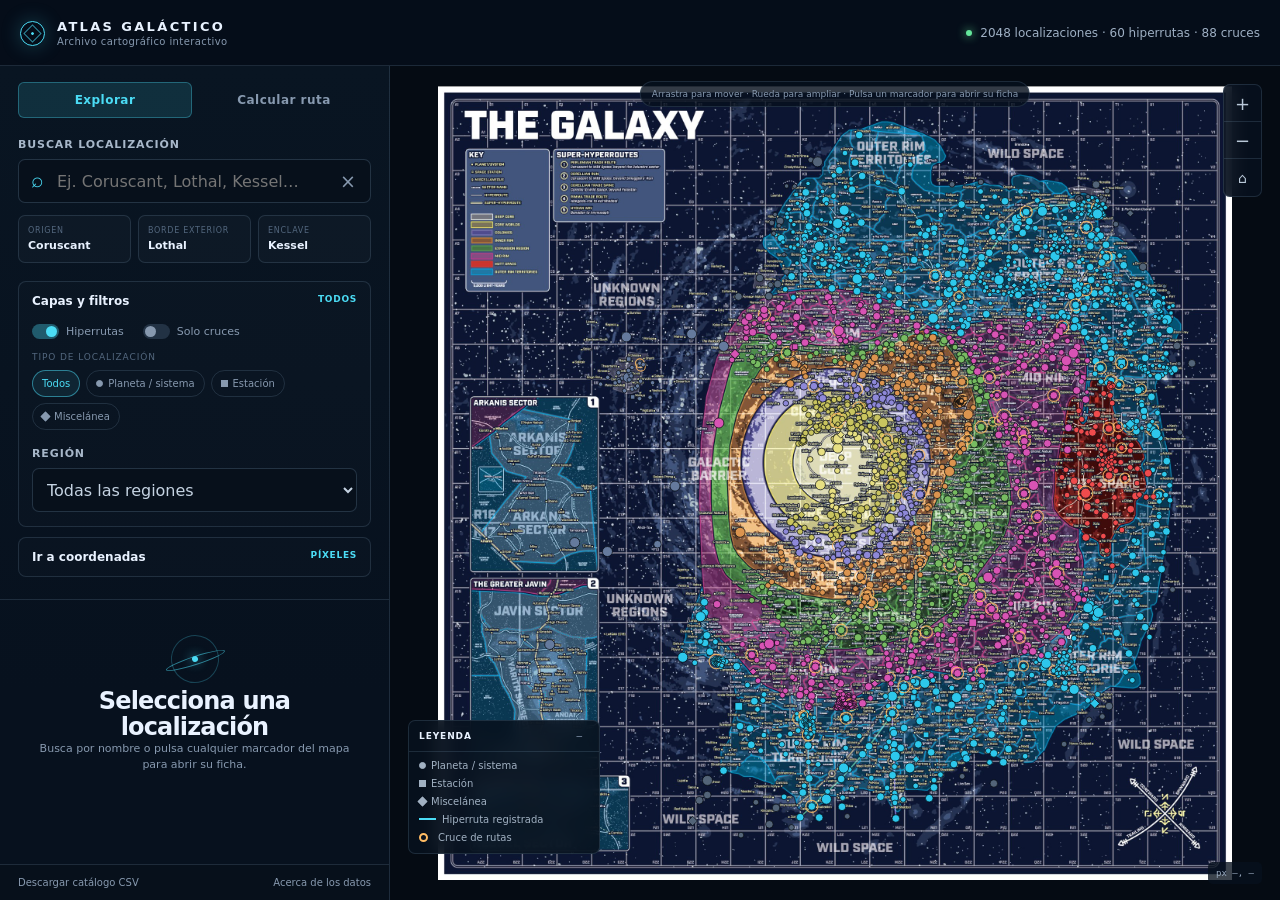
==== index.html @ af98f0f3 "subida inicial Primera versión" ====
<!doctype html>
<html lang="es">
<head>
  <meta charset="utf-8">
  <meta name="viewport" content="width=device-width, initial-scale=1">
  <meta name="theme-color" content="#07111f">
  <title>Atlas galáctico interactivo</title>
  <link rel="stylesheet" href="./styles.css">
</head>
<body>
  <div class="app-shell">
    <header class="topbar">
      <div class="brand" aria-label="Atlas galáctico">
        <span class="brand-mark" aria-hidden="true"></span>
        <div><strong>ATLAS GALÁCTICO</strong><span>Archivo cartográfico interactivo</span></div>
      </div>
      <div class="catalog-status" id="catalogStatus"><span class="status-dot"></span>Cargando catálogo…</div>
      <button class="mobile-panel-button" id="mobilePanelButton" type="button" aria-label="Abrir panel">☰</button>
    </header>

    <aside class="sidebar" id="sidebar">
      <div class="sidebar-scroll">
        <section class="mode-switch" aria-label="Modo de uso">
          <button class="mode-button active" data-mode="explore" type="button">Explorar</button>
          <button class="mode-button" data-mode="route" type="button">Calcular ruta</button>
        </section>

        <section class="panel-section" id="explorePanel">
          <label class="field-label" for="planetSearch">Buscar localización</label>
          <div class="search-wrap">
            <span class="search-icon" aria-hidden="true">⌕</span>
            <input id="planetSearch" autocomplete="off" placeholder="Ej. Coruscant, Lothal, Kessel…">
            <button class="clear-search" id="clearSearch" type="button" aria-label="Limpiar búsqueda">×</button>
            <div class="suggestions" id="searchSuggestions" role="listbox"></div>
          </div>

          <div class="quick-grid">
            <button class="quick-card" data-planet="Coruscant" type="button"><span>Origen</span><strong>Coruscant</strong></button>
            <button class="quick-card" data-planet="Lothal" type="button"><span>Borde Exterior</span><strong>Lothal</strong></button>
            <button class="quick-card" data-planet="Kessel" type="button"><span>Enclave</span><strong>Kessel</strong></button>
          </div>

          <details class="filter-box" open>
            <summary>Capas y filtros <span id="filterCount">Todos</span></summary>
            <div class="filter-content">
              <div class="toggle-row">
                <label class="toggle"><input id="showRoutes" type="checkbox" checked><span></span>Hiperrutas</label>
                <label class="toggle"><input id="crossingsOnly" type="checkbox"><span></span>Solo cruces</label>
              </div>
              <p class="mini-label">Tipo de localización</p>
              <div class="chip-row" id="typeFilters">
                <button class="filter-chip active" data-type="all" type="button">Todos</button>
                <button class="filter-chip" data-type="planet" type="button"><i class="shape shape-circle"></i>Planeta / sistema</button>
                <button class="filter-chip" data-type="station" type="button"><i class="shape shape-square"></i>Estación</button>
                <button class="filter-chip" data-type="misc" type="button"><i class="shape shape-diamond"></i>Miscelánea</button>
              </div>
              <label class="field-label compact" for="regionFilter">Región</label>
              <select id="regionFilter"><option value="all">Todas las regiones</option></select>
            </div>
          </details>

          <details class="coordinate-box">
            <summary>Ir a coordenadas <span>píxeles</span></summary>
            <div class="coordinate-fields">
              <label>X <input id="coordX" type="number" min="0" max="2048" placeholder="1030"></label>
              <label>Y <input id="coordY" type="number" min="0" max="2048" placeholder="863"></label>
              <button id="goCoords" type="button">Centrar</button>
            </div>
          </details>
        </section>

        <section class="panel-section hidden" id="routePanel">
          <div class="route-heading"><span>TRAZADOR DE HIPERRUTAS</span><h2>Planifica un trayecto</h2><p>Prioriza corredores cartografiados y señala por separado los enlaces locales necesarios.</p></div>
          <label class="field-label" for="routeFrom">Origen</label>
          <div class="search-wrap route-search">
            <span class="route-marker from">A</span>
            <input id="routeFrom" autocomplete="off" placeholder="Planeta de salida">
            <div class="suggestions" id="fromSuggestions" role="listbox"></div>
          </div>
          <button class="swap-button" id="swapRoute" type="button" aria-label="Intercambiar origen y destino">⇅</button>
          <label class="field-label" for="routeTo">Destino</label>
          <div class="search-wrap route-search">
            <span class="route-marker to">B</span>
            <input id="routeTo" autocomplete="off" placeholder="Planeta de destino">
            <div class="suggestions" id="toSuggestions" role="listbox"></div>
          </div>
          <button class="primary-button" id="calculateRoute" type="button">Calcular ruta</button>
          <div class="route-result hidden" id="routeResult"></div>
        </section>

        <section class="detail-card empty" id="detailCard" aria-live="polite">
          <div class="empty-state">
            <div class="orbit-icon" aria-hidden="true"><span></span></div>
            <h2>Selecciona una localización</h2>
            <p>Busca por nombre o pulsa cualquier marcador del mapa para abrir su ficha.</p>
          </div>
        </section>
      </div>
      <footer class="sidebar-footer">
        <a href="./data/galactic-locations.csv" download>Descargar catálogo CSV</a>
        <button id="aboutButton" type="button">Acerca de los datos</button>
      </footer>
    </aside>

    <main class="map-stage" id="mapStage">
      <canvas id="galaxyCanvas" aria-label="Mapa galáctico interactivo"></canvas>
      <div class="map-tools" aria-label="Controles del mapa">
        <button id="zoomIn" type="button" aria-label="Acercar">+</button>
        <button id="zoomOut" type="button" aria-label="Alejar">−</button>
        <button id="fitMap" type="button" aria-label="Ver mapa completo">⌂</button>
      </div>
      <div class="legend" id="legend">
        <div class="legend-head"><strong>LEYENDA</strong><button id="legendToggle" type="button" aria-label="Ocultar leyenda">−</button></div>
        <div class="legend-body">
          <div><i class="shape shape-circle"></i>Planeta / sistema</div>
          <div><i class="shape shape-square"></i>Estación</div>
          <div><i class="shape shape-diamond"></i>Miscelánea</div>
          <div><i class="route-line"></i>Hiperruta registrada</div>
          <div><i class="crossing-symbol"></i>Cruce de rutas</div>
        </div>
      </div>
      <div class="coordinate-readout" id="coordinateReadout">px —, —</div>
      <div class="map-tooltip" id="mapTooltip" role="tooltip"></div>
      <div class="map-hint" id="mapHint">Arrastra para mover · Rueda para ampliar · Pulsa un marcador para abrir su ficha</div>
    </main>
  </div>

  <dialog id="aboutDialog">
    <button class="dialog-close" id="closeAbout" type="button" aria-label="Cerrar">×</button>
    <span class="eyebrow">FUENTES Y ALCANCE</span>
    <h2>Sobre este prototipo</h2>
    <p>La imagen base y sus coordenadas se mantienen en un lienzo de 2048 × 2048 píxeles con origen en la esquina superior izquierda.</p>
    <p>El catálogo cartográfico procede del conjunto de datos asociado al mapa de referencia. Las hiperrutas enlazan sus paradas en el orden registrado. Cuando dos redes no comparten parada, el planificador utiliza una transferencia local claramente identificada y penalizada.</p>
    <p>La distinción entre planetas, estaciones y elementos misceláneos se deriva del nombre del elemento, porque el conjunto de origen no incluye esa clasificación explícita. Las consultas de Wookieepedia se muestran dentro del propio visor.</p>
    <p>Fuente de datos: Wason1797/StarWarsMap.</p>
    <div class="dialog-actions">
      <a href="./data/galactic-locations.csv" download>Descargar CSV</a>
    </div>
  </dialog>

  <dialog id="wikiDialog" class="wiki-dialog">
    <button class="dialog-close" id="closeWiki" type="button" aria-label="Cerrar">×</button>
    <div id="wikiModalContent" class="wiki-modal-content" aria-live="polite"></div>
  </dialog>

  <div class="toast" id="toast" role="status"></div>
  <script type="module" src="./app.js"></script>
</body>
</html>
---- styles.css ----
:root {
  color-scheme: dark;
  --ink: #e9f2ff;
  --muted: #8799af;
  --subtle: #53677e;
  --panel: #091522;
  --panel-2: #0d1d2d;
  --line: rgba(150, 185, 218, .16);
  --cyan: #4bdcf5;
  --cyan-soft: rgba(75, 220, 245, .13);
  --amber: #ffbc64;
  --danger: #ff7a8a;
  font-family: Inter, ui-sans-serif, system-ui, -apple-system, BlinkMacSystemFont, "Segoe UI", sans-serif;
}

* { box-sizing: border-box; }
html, body { width: 100%; height: 100%; margin: 0; overflow: hidden; background: #050b13; color: var(--ink); }
button, input, select { font: inherit; }
button, a { -webkit-tap-highlight-color: transparent; }
button { color: inherit; }

.app-shell {
  width: 100%;
  height: 100%;
  display: grid;
  grid-template: 66px 1fr / 390px 1fr;
  background: #050b13;
}

.topbar {
  grid-column: 1 / -1;
  display: flex;
  align-items: center;
  justify-content: space-between;
  padding: 0 20px;
  border-bottom: 1px solid var(--line);
  background: rgba(6, 14, 25, .97);
  z-index: 20;
}

.brand { display: flex; align-items: center; gap: 12px; min-width: 270px; }
.brand-mark {
  width: 25px; height: 25px; border: 1px solid var(--cyan); border-radius: 50%; position: relative;
  box-shadow: 0 0 20px rgba(75, 220, 245, .25);
}
.brand-mark::before, .brand-mark::after { content: ""; position: absolute; inset: 5px; border: 1px solid rgba(75,220,245,.6); transform: rotate(45deg); }
.brand-mark::after { inset: 10px; border-radius: 50%; background: var(--cyan); }
.brand strong { display: block; font-size: 13px; letter-spacing: .18em; }
.brand span { display: block; color: var(--muted); font-size: 10px; margin-top: 2px; letter-spacing: .04em; }
.catalog-status { display: flex; align-items: center; gap: 8px; color: #9fb0c4; font-size: 12px; }
.status-dot { width: 6px; height: 6px; border-radius: 50%; background: var(--amber); box-shadow: 0 0 10px var(--amber); }
.catalog-status.ready .status-dot { background: #64e69b; box-shadow: 0 0 10px #64e69b; }
.mobile-panel-button { display: none; background: none; border: 0; font-size: 20px; }

.sidebar {
  grid-column: 1;
  grid-row: 2;
  min-width: 0;
  display: grid;
  grid-template-rows: 1fr auto;
  background: linear-gradient(180deg, var(--panel), #07111e 75%);
  border-right: 1px solid var(--line);
  z-index: 10;
  overflow: hidden;
}
.sidebar-scroll { overflow-y: auto; overscroll-behavior: contain; padding-bottom: 28px; scrollbar-width: thin; scrollbar-color: #263a4f transparent; }
.mode-switch { display: grid; grid-template-columns: 1fr 1fr; padding: 16px 18px 0; gap: 5px; }
.mode-button { padding: 10px; background: transparent; border: 1px solid transparent; border-radius: 6px; color: var(--muted); cursor: pointer; font-size: 12px; font-weight: 700; letter-spacing: .04em; }
.mode-button:hover { color: var(--ink); }
.mode-button.active { background: var(--cyan-soft); border-color: rgba(75,220,245,.32); color: var(--cyan); }
.panel-section { padding: 20px 18px 0; }
.panel-section.hidden, .hidden { display: none !important; }
.field-label { display: block; color: #a7b7c9; font-size: 11px; font-weight: 700; letter-spacing: .08em; text-transform: uppercase; margin: 0 0 8px; }
.field-label.compact { margin-top: 17px; }
.search-wrap { position: relative; z-index: 8; }
.search-wrap input, select, .coordinate-fields input {
  width: 100%; height: 44px; border: 1px solid rgba(139,174,207,.22); border-radius: 7px; background: #07101b; color: var(--ink); outline: 0;
}
.search-wrap input { padding: 0 38px; }
.search-wrap input:focus, select:focus, .coordinate-fields input:focus { border-color: rgba(75,220,245,.64); box-shadow: 0 0 0 3px rgba(75,220,245,.08); }
.search-icon { position: absolute; left: 13px; top: 9px; color: var(--cyan); font-size: 21px; }
.clear-search { position: absolute; right: 7px; top: 6px; width: 32px; height: 32px; border: 0; background: transparent; color: var(--muted); font-size: 19px; cursor: pointer; }
.clear-search:hover { color: var(--ink); }
.suggestions {
  display: none; position: absolute; inset: 48px 0 auto; background: #0c1927; border: 1px solid rgba(132,173,210,.25); border-radius: 7px;
  box-shadow: 0 16px 40px rgba(0,0,0,.38); max-height: 280px; overflow-y: auto; z-index: 30;
}
.suggestions.open { display: block; }
.suggestion { width: 100%; display: flex; align-items: center; justify-content: space-between; gap: 12px; padding: 10px 12px; border: 0; border-bottom: 1px solid rgba(150,185,218,.09); background: transparent; cursor: pointer; text-align: left; }
.suggestion:last-child { border-bottom: 0; }
.suggestion:hover, .suggestion.active { background: rgba(75,220,245,.1); }
.suggestion strong { font-size: 13px; }
.suggestion small { display: block; color: var(--muted); margin-top: 2px; }
.suggestion-tag { color: var(--cyan); font-size: 9px; text-transform: uppercase; letter-spacing: .08em; white-space: nowrap; }
.no-results { padding: 14px; color: var(--muted); font-size: 12px; }

.quick-grid { display: grid; grid-template-columns: repeat(3, 1fr); gap: 7px; margin: 12px 0 18px; }
.quick-card { min-width: 0; padding: 10px 9px; text-align: left; background: rgba(255,255,255,.025); border: 1px solid var(--line); border-radius: 7px; cursor: pointer; }
.quick-card:hover { border-color: rgba(75,220,245,.35); background: rgba(75,220,245,.06); }
.quick-card span { display: block; color: var(--subtle); font-size: 8px; text-transform: uppercase; letter-spacing: .09em; overflow: hidden; text-overflow: ellipsis; }
.quick-card strong { display: block; font-size: 11px; margin-top: 4px; overflow: hidden; text-overflow: ellipsis; }

.filter-box, .coordinate-box { border: 1px solid var(--line); border-radius: 8px; margin-top: 10px; background: rgba(255,255,255,.012); }
.filter-box summary, .coordinate-box summary { list-style: none; display: flex; justify-content: space-between; padding: 12px 13px; cursor: pointer; font-size: 12px; font-weight: 700; }
.filter-box summary::-webkit-details-marker, .coordinate-box summary::-webkit-details-marker { display: none; }
.filter-box summary span, .coordinate-box summary span { color: var(--cyan); font-size: 9px; text-transform: uppercase; letter-spacing: .08em; }
.filter-content { padding: 0 13px 14px; }
.toggle-row { display: flex; gap: 19px; padding: 4px 0 13px; }
.toggle { display: flex; align-items: center; gap: 7px; color: var(--muted); font-size: 11px; cursor: pointer; }
.toggle input { display: none; }
.toggle span { width: 27px; height: 15px; border-radius: 99px; background: #223244; position: relative; transition: .2s; }
.toggle span::after { content: ""; position: absolute; width: 11px; height: 11px; top: 2px; left: 2px; border-radius: 50%; background: #8799af; transition: .2s; }
.toggle input:checked + span { background: rgba(75,220,245,.35); }
.toggle input:checked + span::after { transform: translateX(12px); background: var(--cyan); }
.mini-label { color: var(--subtle); font-size: 9px; text-transform: uppercase; letter-spacing: .1em; margin: 0 0 8px; }
.chip-row { display: flex; flex-wrap: wrap; gap: 6px; }
.filter-chip { padding: 7px 9px; border: 1px solid var(--line); border-radius: 99px; background: transparent; color: var(--muted); font-size: 10px; cursor: pointer; }
.filter-chip:hover { color: var(--ink); }
.filter-chip.active { border-color: rgba(75,220,245,.5); color: var(--cyan); background: rgba(75,220,245,.08); }
.shape { display: inline-block; width: 7px; height: 7px; margin-right: 5px; border: 1px solid currentColor; vertical-align: 0; }
.shape-circle { border-radius: 50%; background: currentColor; }
.shape-square { background: currentColor; }
.shape-diamond { transform: rotate(45deg); background: currentColor; }
select { padding: 0 10px; color: #c5d3e2; }
.coordinate-fields { display: grid; grid-template-columns: 1fr 1fr auto; align-items: end; gap: 7px; padding: 0 12px 12px; }
.coordinate-fields label { color: var(--muted); font-size: 10px; }
.coordinate-fields input { height: 36px; margin-top: 5px; padding: 0 8px; }
.coordinate-fields button { height: 36px; border: 1px solid rgba(75,220,245,.35); border-radius: 6px; background: rgba(75,220,245,.1); color: var(--cyan); font-size: 11px; cursor: pointer; }

.route-heading { margin-bottom: 20px; }
.route-heading span, .eyebrow { color: var(--cyan); font-size: 9px; font-weight: 800; letter-spacing: .14em; }
.route-heading h2 { font-size: 22px; margin: 5px 0 5px; letter-spacing: -.03em; }
.route-heading p { color: var(--muted); font-size: 12px; line-height: 1.5; margin: 0; }
.route-search { z-index: 9; }
.route-search input { padding-left: 45px; }
.route-marker { position: absolute; left: 12px; top: 10px; display: grid; place-items: center; width: 23px; height: 23px; border: 1px solid; border-radius: 50%; font-size: 10px; font-weight: 800; }
.route-marker.from { border-color: var(--cyan); color: var(--cyan); }
.route-marker.to { border-color: var(--amber); color: var(--amber); }
.swap-button { display: block; margin: 5px 12px 5px auto; border: 0; background: transparent; color: var(--muted); font-size: 18px; cursor: pointer; }
.swap-button:hover { color: var(--cyan); }
.primary-button { width: 100%; height: 44px; border: 0; border-radius: 7px; background: var(--cyan); color: #041018; font-weight: 800; font-size: 12px; margin-top: 16px; cursor: pointer; box-shadow: 0 8px 24px rgba(75,220,245,.14); }
.primary-button:hover { filter: brightness(1.08); }
.route-result { margin-top: 14px; border: 1px solid rgba(75,220,245,.24); background: rgba(75,220,245,.055); border-radius: 8px; padding: 13px; }
.route-summary { display: flex; justify-content: space-between; gap: 10px; align-items: start; }
.route-summary strong { font-size: 14px; }
.route-summary span { color: var(--cyan); font-size: 10px; white-space: nowrap; }
.route-warning { color: #e7b878; font-size: 10px; line-height: 1.45; margin: 9px 0 0; }
.route-groups { margin-top: 12px; max-height: 280px; overflow-y: auto; }
.route-group { border-left: 1px solid rgba(75,220,245,.35); padding: 0 0 12px 12px; position: relative; }
.route-group::before { content: ""; position: absolute; left: -3px; top: 4px; width: 5px; height: 5px; border-radius: 50%; background: var(--cyan); }
.route-group:last-child { padding-bottom: 2px; }
.route-group b { display: block; font-size: 11px; }
.route-group small { color: var(--muted); font-size: 10px; line-height: 1.4; }

.detail-card { border-top: 1px solid var(--line); margin-top: 22px; padding: 20px 18px 0; }
.detail-card.empty { min-height: 230px; }
.empty-state { text-align: center; padding: 15px 18px; }
.empty-state h2 { font-size: 14px; margin: 13px 0 6px; }
.empty-state p { color: var(--muted); font-size: 11px; line-height: 1.5; margin: 0; }
.orbit-icon { width: 48px; height: 48px; margin: auto; border: 1px solid rgba(75,220,245,.25); border-radius: 50%; position: relative; transform: rotate(-18deg); }
.orbit-icon::before { content: ""; position: absolute; left: -8px; right: -8px; top: 20px; height: 7px; border: 1px solid rgba(75,220,245,.55); border-radius: 50%; }
.orbit-icon span { position: absolute; width: 6px; height: 6px; left: 20px; top: 20px; background: var(--cyan); border-radius: 50%; box-shadow: 0 0 11px var(--cyan); }
.detail-top { display: flex; justify-content: space-between; gap: 12px; }
.detail-kicker { display: flex; align-items: center; gap: 6px; color: var(--cyan); font-size: 9px; font-weight: 800; letter-spacing: .1em; text-transform: uppercase; }
.detail-card h2 { font-size: 24px; line-height: 1.1; letter-spacing: -.035em; margin: 5px 0 0; }
.canon-badge { height: fit-content; border: 1px solid rgba(255,188,100,.32); color: var(--amber); padding: 5px 7px; border-radius: 99px; font-size: 8px; text-transform: uppercase; letter-spacing: .08em; white-space: nowrap; }
.detail-grid { display: grid; grid-template-columns: 1fr 1fr; gap: 12px 16px; margin: 18px 0; padding: 15px 0; border-top: 1px solid var(--line); border-bottom: 1px solid var(--line); }
.datum span { display: block; color: var(--subtle); font-size: 8px; text-transform: uppercase; letter-spacing: .1em; margin-bottom: 3px; }
.datum strong { display: block; font-size: 11px; font-weight: 650; }
.route-list-label { color: var(--subtle); font-size: 8px; text-transform: uppercase; letter-spacing: .1em; }
.route-chips { display: flex; flex-wrap: wrap; gap: 5px; margin: 8px 0 17px; }
.route-chip { color: #b9deea; border: 1px solid rgba(75,220,245,.2); background: rgba(75,220,245,.055); border-radius: 99px; padding: 5px 7px; font-size: 9px; }
.route-chip.muted { color: var(--muted); border-color: var(--line); background: transparent; }
.wiki-link { display: flex; justify-content: space-between; align-items: center; width: 100%; padding: 11px 12px; border: 1px solid rgba(75,220,245,.35); border-radius: 7px; color: var(--cyan); background: transparent; text-decoration: none; font-size: 11px; font-weight: 700; cursor: pointer; }
.wiki-link:hover { background: rgba(75,220,245,.08); }
.sidebar-footer { display: flex; justify-content: space-between; gap: 10px; padding: 12px 18px; border-top: 1px solid var(--line); background: #07101b; }
.sidebar-footer a, .sidebar-footer button { color: var(--muted); background: none; border: 0; padding: 0; font-size: 10px; text-decoration: none; cursor: pointer; }
.sidebar-footer a:hover, .sidebar-footer button:hover { color: var(--cyan); }

.map-stage { grid-column: 2; grid-row: 2; position: relative; min-width: 0; min-height: 0; overflow: hidden; background: radial-gradient(circle at 60% 45%, #112337, #050b13 68%); }
#galaxyCanvas { display: block; width: 100%; height: 100%; cursor: grab; touch-action: none; }
#galaxyCanvas.dragging { cursor: grabbing; }
.map-tools { position: absolute; right: 18px; top: 18px; display: grid; background: rgba(7,17,30,.88); border: 1px solid var(--line); border-radius: 7px; overflow: hidden; backdrop-filter: blur(8px); }
.map-tools button { width: 37px; height: 37px; border: 0; border-bottom: 1px solid var(--line); background: transparent; color: #b9c8d8; cursor: pointer; font-size: 18px; }
.map-tools button:last-child { border-bottom: 0; font-size: 14px; }
.map-tools button:hover { color: var(--cyan); background: var(--cyan-soft); }
.legend { position: absolute; left: 18px; bottom: 46px; width: 192px; border: 1px solid var(--line); border-radius: 7px; background: rgba(7,17,30,.89); backdrop-filter: blur(8px); font-size: 10px; }
.legend-head { display: flex; justify-content: space-between; align-items: center; padding: 9px 10px; border-bottom: 1px solid var(--line); letter-spacing: .1em; font-size: 9px; }
.legend-head button { background: transparent; border: 0; color: var(--muted); cursor: pointer; }
.legend-body { padding: 8px 10px 10px; color: #a1b1c2; display: grid; gap: 7px; }
.legend.collapsed .legend-body { display: none; }
.route-line { display: inline-block; width: 17px; height: 2px; margin-right: 6px; background: var(--cyan); vertical-align: 3px; }
.crossing-symbol { display: inline-block; width: 9px; height: 9px; border: 2px solid var(--amber); border-radius: 50%; margin-right: 10px; vertical-align: -1px; }
.coordinate-readout { position: absolute; right: 18px; bottom: 16px; padding: 6px 8px; border-radius: 5px; color: #9aabc0; background: rgba(7,17,30,.78); font-family: ui-monospace, SFMono-Regular, Menlo, monospace; font-size: 9px; pointer-events: none; }
.map-hint { position: absolute; left: 50%; top: 15px; transform: translateX(-50%); background: rgba(7,17,30,.82); border: 1px solid var(--line); border-radius: 99px; padding: 7px 11px; color: var(--muted); font-size: 9px; pointer-events: none; transition: opacity .4s; }

dialog { width: min(520px, calc(100% - 34px)); border: 1px solid rgba(132,173,210,.3); border-radius: 10px; background: #0a1725; color: var(--ink); box-shadow: 0 30px 90px rgba(0,0,0,.55); padding: 28px; }
dialog::backdrop { background: rgba(2,7,13,.72); backdrop-filter: blur(3px); }
dialog h2 { margin: 5px 0 12px; font-size: 24px; }
dialog p { color: #9cadbf; font-size: 12px; line-height: 1.65; }
.dialog-close { position: absolute; right: 13px; top: 10px; border: 0; background: transparent; color: var(--muted); font-size: 23px; cursor: pointer; }
.dialog-actions { display: flex; gap: 9px; margin-top: 20px; }
.dialog-actions a, .dialog-actions button { padding: 9px 11px; border: 1px solid rgba(75,220,245,.3); border-radius: 6px; color: var(--cyan); background: transparent; text-decoration: none; font-size: 10px; cursor: pointer; }
.dialog-actions a:hover, .dialog-actions button:hover { background: rgba(75,220,245,.08); }
.wiki-dialog { width: min(720px, calc(100% - 34px)); max-height: min(82vh, 820px); padding: 0; overflow: hidden; }
.wiki-modal-content { max-height: min(82vh, 820px); overflow-y: auto; padding: 29px; }
.wiki-modal-top { display: flex; align-items: center; justify-content: space-between; gap: 14px; padding-right: 24px; }
.wiki-language-switch { display: inline-grid; grid-template-columns: 1fr 1fr; padding: 3px; border: 1px solid var(--line); border-radius: 7px; background: rgba(2,8,14,.34); }
.wiki-language-switch button { border: 0; border-radius: 4px; padding: 6px 9px; background: transparent; color: var(--muted); font-size: 9px; font-weight: 750; cursor: pointer; }
.wiki-language-switch button:hover { color: var(--ink); }
.wiki-language-switch button.active { color: #041018; background: var(--cyan); }
.wiki-language-notice { margin: 13px 0 0; padding: 9px 11px; border-left: 2px solid var(--amber); background: rgba(255,188,100,.075); color: #d8b88d; font-size: 10px; line-height: 1.5; }
.wiki-layout { display: grid; grid-template-columns: minmax(150px, 220px) 1fr; gap: 22px; align-items: start; margin-top: 14px; }
.wiki-main { min-width: 0; }
.wiki-hero { width: 100%; max-height: 270px; object-fit: cover; object-position: center 28%; border-radius: 8px; border: 1px solid var(--line); background: #06101b; }
.wiki-article-head { display: flex; justify-content: space-between; gap: 20px; align-items: start; }
.wiki-article-head h2 { margin-bottom: 2px; }
.wiki-description { color: var(--cyan); font-size: 11px; margin: 0; }
.wiki-extract { margin-top: 15px; padding-top: 4px; border-top: 1px solid var(--line); }
.wiki-extract p { color: #b3c1d0; font-size: 13px; line-height: 1.72; }
.wiki-source-note { color: var(--subtle); font-size: 9px; line-height: 1.5; margin-top: 18px; }
.wiki-loading { min-height: 250px; display: grid; place-items: center; align-content: center; gap: 13px; }
.wiki-loading span { width: 30px; height: 30px; border: 2px solid rgba(75,220,245,.2); border-top-color: var(--cyan); border-radius: 50%; animation: wiki-spin .8s linear infinite; }
.wiki-loading p, .wiki-error-copy { color: var(--muted); font-size: 12px; }
.wiki-error-icon { display: grid; place-items: center; width: 42px; height: 42px; margin: 22px 0 12px; border: 1px solid rgba(255,188,100,.45); border-radius: 50%; color: var(--amber); font-weight: 800; }
@keyframes wiki-spin { to { transform: rotate(360deg); } }
.map-tooltip { position: absolute; display: none; z-index: 8; min-width: 150px; max-width: 220px; padding: 8px 10px; border: 1px solid rgba(75,220,245,.32); border-radius: 6px; background: rgba(5,14,24,.94); box-shadow: 0 10px 28px rgba(0,0,0,.4); pointer-events: none; }
.map-tooltip.show { display: block; }
.map-tooltip strong { display: block; color: #f2f8ff; font-size: 11px; }
.map-tooltip span { display: block; color: var(--muted); font-size: 9px; margin-top: 2px; }
.toast { position: fixed; left: 50%; bottom: 22px; transform: translate(-50%, 20px); opacity: 0; pointer-events: none; z-index: 100; padding: 9px 13px; border-radius: 6px; background: #172739; color: var(--ink); box-shadow: 0 12px 30px rgba(0,0,0,.35); font-size: 11px; transition: .22s; }
.toast.show { opacity: 1; transform: translate(-50%, 0); }

@media (max-width: 880px) {
  .app-shell { grid-template-columns: 1fr; }
  .sidebar { position: fixed; top: 66px; bottom: 0; left: 0; width: min(390px, calc(100vw - 28px)); transform: translateX(-102%); transition: transform .25s ease; box-shadow: 20px 0 50px rgba(0,0,0,.45); }
  .sidebar.open { transform: translateX(0); }
  .map-stage { grid-column: 1; }
  .mobile-panel-button { display: block; }
  .catalog-status { display: none; }
  .map-hint { display: none; }
  .legend { left: 12px; bottom: 12px; }
  .map-tools { right: 12px; top: 12px; }
  .coordinate-readout { right: 12px; bottom: 12px; }
}

@media (max-width: 480px) {
  .topbar { height: 60px; padding: 0 14px; }
  .app-shell { grid-template-rows: 60px 1fr; }
  .sidebar { top: 60px; }
  .brand span { display: none; }
  .brand { min-width: 0; }
  .legend { width: 175px; }
  .wiki-modal-top { align-items: start; flex-direction: column; padding-right: 20px; }
  .wiki-layout { grid-template-columns: 1fr; gap: 14px; }
  .wiki-hero { max-height: 180px; object-position: center 25%; }
}

@media (prefers-reduced-motion: reduce) {
  *, *::before, *::after { scroll-behavior: auto !important; transition-duration: .01ms !important; animation-duration: .01ms !important; }
}
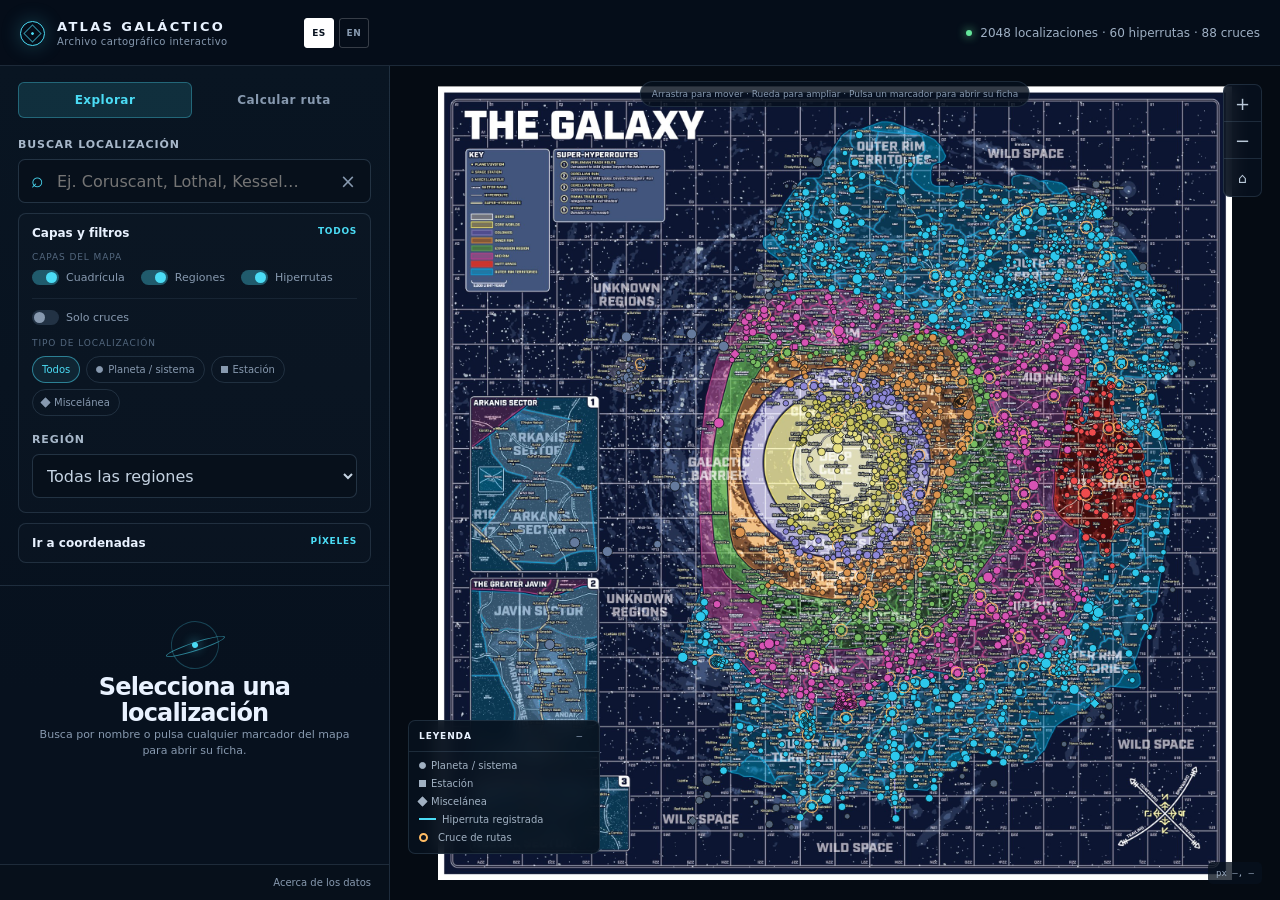
==== commit 48a457d8: "pre SVG Interfaz bilingue y optimizada antes del mapa definitivo" ====
--- a/index.html
+++ b/index.html
@@ -10,136 +10,156 @@
 <body>
   <div class="app-shell">
     <header class="topbar">
-      <div class="brand" aria-label="Atlas galáctico">
-        <span class="brand-mark" aria-hidden="true"></span>
-        <div><strong>ATLAS GALÁCTICO</strong><span>Archivo cartográfico interactivo</span></div>
+      <div class="brand-cluster">
+        <div class="brand" aria-label="Atlas galáctico" data-i18n-aria-label="brand.aria">
+          <span class="brand-mark" aria-hidden="true"></span>
+          <div><strong data-i18n="brand.title">ATLAS GALÁCTICO</strong><span data-i18n="brand.subtitle">Archivo cartográfico interactivo</span></div>
+        </div>
+        <div class="language-switch" role="group" aria-label="Idioma / Language">
+          <button class="active" type="button" data-locale="es" aria-pressed="true">ES</button>
+          <button type="button" data-locale="en" aria-pressed="false">EN</button>
+        </div>
       </div>
       <div class="catalog-status" id="catalogStatus"><span class="status-dot"></span>Cargando catálogo…</div>
-      <button class="mobile-panel-button" id="mobilePanelButton" type="button" aria-label="Abrir panel">☰</button>
+      <button class="mobile-panel-button" id="mobilePanelButton" type="button" aria-label="Abrir panel" data-i18n-aria-label="mobile.openPanel">☰</button>
     </header>
 
     <aside class="sidebar" id="sidebar">
       <div class="sidebar-scroll">
-        <section class="mode-switch" aria-label="Modo de uso">
-          <button class="mode-button active" data-mode="explore" type="button">Explorar</button>
-          <button class="mode-button" data-mode="route" type="button">Calcular ruta</button>
+        <section class="mode-switch" aria-label="Modo de uso" data-i18n-aria-label="mode.aria">
+          <button class="mode-button active" data-mode="explore" type="button" data-i18n="mode.explore">Explorar</button>
+          <button class="mode-button" data-mode="route" type="button" data-i18n="mode.route">Calcular ruta</button>
         </section>
 
         <section class="panel-section" id="explorePanel">
-          <label class="field-label" for="planetSearch">Buscar localización</label>
+          <label class="field-label" for="planetSearch" data-i18n="explore.searchLabel">Buscar localización</label>
           <div class="search-wrap">
             <span class="search-icon" aria-hidden="true">⌕</span>
-            <input id="planetSearch" autocomplete="off" placeholder="Ej. Coruscant, Lothal, Kessel…">
-            <button class="clear-search" id="clearSearch" type="button" aria-label="Limpiar búsqueda">×</button>
+            <input id="planetSearch" autocomplete="off" placeholder="Ej. Coruscant, Lothal, Kessel…" data-i18n-placeholder="explore.searchPlaceholder">
+            <button class="clear-search" id="clearSearch" type="button" aria-label="Limpiar búsqueda" data-i18n-aria-label="explore.clearSearch">×</button>
             <div class="suggestions" id="searchSuggestions" role="listbox"></div>
           </div>
 
-          <div class="quick-grid">
-            <button class="quick-card" data-planet="Coruscant" type="button"><span>Origen</span><strong>Coruscant</strong></button>
-            <button class="quick-card" data-planet="Lothal" type="button"><span>Borde Exterior</span><strong>Lothal</strong></button>
-            <button class="quick-card" data-planet="Kessel" type="button"><span>Enclave</span><strong>Kessel</strong></button>
-          </div>
-
           <details class="filter-box" open>
-            <summary>Capas y filtros <span id="filterCount">Todos</span></summary>
+            <summary><span class="summary-label" data-i18n="filters.title">Capas y filtros</span> <span id="filterCount" data-i18n="filters.all">Todos</span></summary>
             <div class="filter-content">
-              <div class="toggle-row">
-                <label class="toggle"><input id="showRoutes" type="checkbox" checked><span></span>Hiperrutas</label>
-                <label class="toggle"><input id="crossingsOnly" type="checkbox"><span></span>Solo cruces</label>
+              <p class="mini-label" data-i18n="filters.mapLayers">Capas del mapa</p>
+              <div class="toggle-row layer-toggle-row">
+                <label class="toggle"><input id="showGridLayer" data-map-layer="grid" type="checkbox" checked><span></span><b data-i18n="filters.grid">Cuadrícula</b></label>
+                <label class="toggle"><input id="showRegionsLayer" data-map-layer="regions" type="checkbox" checked><span></span><b data-i18n="filters.regions">Regiones</b></label>
+                <label class="toggle"><input id="showHyperroutesLayer" data-map-layer="hyperroutes" type="checkbox" checked><span></span><b data-i18n="filters.hyperroutes">Hiperrutas</b></label>
               </div>
-              <p class="mini-label">Tipo de localización</p>
+              <div class="toggle-row filter-toggle-row">
+                <label class="toggle"><input id="crossingsOnly" type="checkbox"><span></span><b data-i18n="filters.crossingsOnly">Solo cruces</b></label>
+              </div>
+              <p class="mini-label" data-i18n="filters.locationType">Tipo de localización</p>
               <div class="chip-row" id="typeFilters">
-                <button class="filter-chip active" data-type="all" type="button">Todos</button>
-                <button class="filter-chip" data-type="planet" type="button"><i class="shape shape-circle"></i>Planeta / sistema</button>
-                <button class="filter-chip" data-type="station" type="button"><i class="shape shape-square"></i>Estación</button>
-                <button class="filter-chip" data-type="misc" type="button"><i class="shape shape-diamond"></i>Miscelánea</button>
+                <button class="filter-chip active" data-type="all" type="button" data-i18n="filters.all">Todos</button>
+                <button class="filter-chip" data-type="planet" type="button"><i class="shape shape-circle"></i><span data-i18n="type.planet">Planeta / sistema</span></button>
+                <button class="filter-chip" data-type="station" type="button"><i class="shape shape-square"></i><span data-i18n="type.stationShort">Estación</span></button>
+                <button class="filter-chip" data-type="misc" type="button"><i class="shape shape-diamond"></i><span data-i18n="type.misc">Miscelánea</span></button>
               </div>
-              <label class="field-label compact" for="regionFilter">Región</label>
-              <select id="regionFilter"><option value="all">Todas las regiones</option></select>
+              <label class="field-label compact" for="regionFilter" data-i18n="filters.region">Región</label>
+              <select id="regionFilter"><option value="all" data-i18n="filters.allRegions">Todas las regiones</option></select>
             </div>
           </details>
 
           <details class="coordinate-box">
-            <summary>Ir a coordenadas <span>píxeles</span></summary>
+            <summary><span class="summary-label" data-i18n="coords.title">Ir a coordenadas</span> <span data-i18n="coords.pixels">píxeles</span></summary>
             <div class="coordinate-fields">
               <label>X <input id="coordX" type="number" min="0" max="2048" placeholder="1030"></label>
               <label>Y <input id="coordY" type="number" min="0" max="2048" placeholder="863"></label>
-              <button id="goCoords" type="button">Centrar</button>
+              <button id="goCoords" type="button" data-i18n="coords.center">Centrar</button>
             </div>
           </details>
         </section>
 
         <section class="panel-section hidden" id="routePanel">
-          <div class="route-heading"><span>TRAZADOR DE HIPERRUTAS</span><h2>Planifica un trayecto</h2><p>Prioriza corredores cartografiados y señala por separado los enlaces locales necesarios.</p></div>
-          <label class="field-label" for="routeFrom">Origen</label>
-          <div class="search-wrap route-search">
+          <div class="route-heading"><span data-i18n="route.eyebrow">TRAZADOR DE HIPERRUTAS</span><h2 data-i18n="route.title">Planifica un trayecto</h2><p data-i18n="route.description">Escribe un nombre o activa un campo y pulsa directamente un marcador del mapa.</p></div>
+          <label class="field-label" for="routeFrom" data-i18n="route.origin">Origen</label>
+          <div class="search-wrap route-search" id="routeFromWrap">
             <span class="route-marker from">A</span>
-            <input id="routeFrom" autocomplete="off" placeholder="Planeta de salida">
+            <input id="routeFrom" autocomplete="off" placeholder="Planeta de salida" data-i18n-placeholder="route.originPlaceholder">
+            <button class="map-pick-button" data-route-pick="from" type="button" aria-label="Elegir origen en el mapa" title="Elegir en el mapa" data-i18n-aria-label="route.pickOrigin" data-i18n-title="route.pickOnMap">⌖</button>
             <div class="suggestions" id="fromSuggestions" role="listbox"></div>
           </div>
-          <button class="swap-button" id="swapRoute" type="button" aria-label="Intercambiar origen y destino">⇅</button>
-          <label class="field-label" for="routeTo">Destino</label>
-          <div class="search-wrap route-search">
+          <button class="swap-button" id="swapRoute" type="button" aria-label="Intercambiar origen y destino" data-i18n-aria-label="route.swap">⇅</button>
+          <label class="field-label" for="routeTo" data-i18n="route.destination">Destino</label>
+          <div class="search-wrap route-search" id="routeToWrap">
             <span class="route-marker to">B</span>
-            <input id="routeTo" autocomplete="off" placeholder="Planeta de destino">
+            <input id="routeTo" autocomplete="off" placeholder="Planeta de destino" data-i18n-placeholder="route.destinationPlaceholder">
+            <button class="map-pick-button" data-route-pick="to" type="button" aria-label="Elegir destino en el mapa" title="Elegir en el mapa" data-i18n-aria-label="route.pickDestination" data-i18n-title="route.pickOnMap">⌖</button>
             <div class="suggestions" id="toSuggestions" role="listbox"></div>
           </div>
-          <button class="primary-button" id="calculateRoute" type="button">Calcular ruta</button>
+          <p class="route-pick-note" id="routePickNote" data-i18n="route.pickNote">Pulsa un campo para elegir ese punto en el mapa.</p>
+          <div class="hyperdrive-control">
+            <div class="hyperdrive-heading">
+              <label for="hyperdriveClass" data-i18n="route.hyperdriveLabel">Clase del hipermotor</label>
+              <output id="hyperdriveValue" for="hyperdriveClass">Clase 1</output>
+            </div>
+            <input id="hyperdriveClass" type="range" min="0.5" max="5" step="0.5" value="1" aria-describedby="hyperdriveHelp">
+            <div class="range-labels" aria-hidden="true"><span data-i18n="route.fast">0,5 · muy rápido</span><span data-i18n="route.slow">5 · lento</span></div>
+            <p id="hyperdriveHelp" data-i18n="route.hyperdriveHelp">Una clase menor reduce el tiempo de viaje.</p>
+          </div>
+          <div class="route-actions">
+            <button class="primary-button" id="calculateRoute" type="button" data-i18n="route.calculate">Calcular ruta</button>
+            <button class="secondary-button" id="clearRoute" type="button" data-i18n="route.clear">Limpiar</button>
+          </div>
           <div class="route-result hidden" id="routeResult"></div>
         </section>
 
         <section class="detail-card empty" id="detailCard" aria-live="polite">
           <div class="empty-state">
             <div class="orbit-icon" aria-hidden="true"><span></span></div>
-            <h2>Selecciona una localización</h2>
-            <p>Busca por nombre o pulsa cualquier marcador del mapa para abrir su ficha.</p>
+            <h2 data-i18n="empty.title">Selecciona una localización</h2>
+            <p data-i18n="empty.body">Busca por nombre o pulsa cualquier marcador del mapa para abrir su ficha.</p>
           </div>
         </section>
       </div>
       <footer class="sidebar-footer">
-        <a href="./data/galactic-locations.csv" download>Descargar catálogo CSV</a>
-        <button id="aboutButton" type="button">Acerca de los datos</button>
+        <button id="aboutButton" type="button" data-i18n="footer.about">Acerca de los datos</button>
       </footer>
     </aside>
 
     <main class="map-stage" id="mapStage">
-      <canvas id="galaxyCanvas" aria-label="Mapa galáctico interactivo"></canvas>
-      <div class="map-tools" aria-label="Controles del mapa">
-        <button id="zoomIn" type="button" aria-label="Acercar">+</button>
-        <button id="zoomOut" type="button" aria-label="Alejar">−</button>
-        <button id="fitMap" type="button" aria-label="Ver mapa completo">⌂</button>
+      <canvas id="galaxyCanvas" aria-label="Mapa galáctico interactivo" data-i18n-aria-label="map.aria"></canvas>
+      <div class="map-tools" aria-label="Controles del mapa" data-i18n-aria-label="map.controls">
+        <button id="zoomIn" type="button" aria-label="Acercar" data-i18n-aria-label="map.zoomIn">+</button>
+        <button id="zoomOut" type="button" aria-label="Alejar" data-i18n-aria-label="map.zoomOut">−</button>
+        <button id="fitMap" type="button" aria-label="Ver mapa completo" data-i18n-aria-label="map.fit">⌂</button>
       </div>
       <div class="legend" id="legend">
-        <div class="legend-head"><strong>LEYENDA</strong><button id="legendToggle" type="button" aria-label="Ocultar leyenda">−</button></div>
+        <div class="legend-head"><strong data-i18n="legend.title">LEYENDA</strong><button id="legendToggle" type="button" aria-label="Ocultar leyenda" data-i18n-aria-label="legend.toggle">−</button></div>
         <div class="legend-body">
-          <div><i class="shape shape-circle"></i>Planeta / sistema</div>
-          <div><i class="shape shape-square"></i>Estación</div>
-          <div><i class="shape shape-diamond"></i>Miscelánea</div>
-          <div><i class="route-line"></i>Hiperruta registrada</div>
-          <div><i class="crossing-symbol"></i>Cruce de rutas</div>
+          <div><i class="shape shape-circle"></i><span data-i18n="type.planet">Planeta / sistema</span></div>
+          <div><i class="shape shape-square"></i><span data-i18n="type.stationShort">Estación</span></div>
+          <div><i class="shape shape-diamond"></i><span data-i18n="type.misc">Miscelánea</span></div>
+          <div><i class="route-line"></i><span data-i18n="legend.registeredRoute">Hiperruta registrada</span></div>
+          <div><i class="crossing-symbol"></i><span data-i18n="legend.crossing">Cruce de rutas</span></div>
         </div>
       </div>
       <div class="coordinate-readout" id="coordinateReadout">px —, —</div>
       <div class="map-tooltip" id="mapTooltip" role="tooltip"></div>
-      <div class="map-hint" id="mapHint">Arrastra para mover · Rueda para ampliar · Pulsa un marcador para abrir su ficha</div>
+      <div class="map-hint" id="mapHint" data-i18n="map.hint">Arrastra para mover · Rueda para ampliar · Pulsa un marcador para abrir su ficha</div>
     </main>
   </div>
 
   <dialog id="aboutDialog">
-    <button class="dialog-close" id="closeAbout" type="button" aria-label="Cerrar">×</button>
-    <span class="eyebrow">FUENTES Y ALCANCE</span>
-    <h2>Sobre este prototipo</h2>
-    <p>La imagen base y sus coordenadas se mantienen en un lienzo de 2048 × 2048 píxeles con origen en la esquina superior izquierda.</p>
-    <p>El catálogo cartográfico procede del conjunto de datos asociado al mapa de referencia. Las hiperrutas enlazan sus paradas en el orden registrado. Cuando dos redes no comparten parada, el planificador utiliza una transferencia local claramente identificada y penalizada.</p>
-    <p>La distinción entre planetas, estaciones y elementos misceláneos se deriva del nombre del elemento, porque el conjunto de origen no incluye esa clasificación explícita. Las consultas de Wookieepedia se muestran dentro del propio visor.</p>
-    <p>Fuente de datos: Wason1797/StarWarsMap.</p>
+    <button class="dialog-close" id="closeAbout" type="button" aria-label="Cerrar" data-i18n-aria-label="common.close">×</button>
+    <span class="eyebrow" data-i18n="about.eyebrow">FUENTES Y ALCANCE</span>
+    <h2 data-i18n="about.title">Sobre este prototipo</h2>
+    <p data-i18n="about.p1">La imagen base, creada por Shane Sw5W (@StarWars5W en Twitter), y sus coordenadas se mantienen en un lienzo de 2048 × 2048 píxeles con origen en la esquina superior izquierda.</p>
+    <p data-i18n="about.p2">El catálogo cartográfico procede del conjunto de datos asociado al mapa de referencia. Las hiperrutas enlazan sus paradas en el orden registrado. Cuando dos redes no comparten parada, el planificador utiliza una transferencia local claramente identificada y penalizada.</p>
+    <p data-i18n="about.p3">Las distancias se estiman sobre la Cuadrícula Galáctica Estándar: 1 cuadrícula equivale a 1.500 pársecs y 1 pársec a 3,26 años luz. El tiempo aplica la clase del hipermotor a una base de 8 horas por cuadrícula en rutas mayores, 16 en rutas ordinarias, 24 en el Borde Exterior y regiones inexploradas, y un intervalo de 24–48 horas en el Núcleo Profundo.</p>
+    <p data-i18n="about.p4">La distinción entre planetas, estaciones y elementos misceláneos se deriva del nombre del elemento, porque el conjunto de origen no incluye esa clasificación explícita. Las consultas de Wookieepedia se muestran dentro del propio visor.</p>
+    <p data-i18n="about.source">Fuente de datos: Wason1797/StarWarsMap.</p>
     <div class="dialog-actions">
-      <a href="./data/galactic-locations.csv" download>Descargar CSV</a>
+      <a href="./data/galactic-locations.csv" download data-i18n="about.download">Descargar CSV</a>
     </div>
   </dialog>
 
   <dialog id="wikiDialog" class="wiki-dialog">
-    <button class="dialog-close" id="closeWiki" type="button" aria-label="Cerrar">×</button>
+    <button class="dialog-close" id="closeWiki" type="button" aria-label="Cerrar" data-i18n-aria-label="common.close">×</button>
     <div id="wikiModalContent" class="wiki-modal-content" aria-live="polite"></div>
   </dialog>
 
--- a/styles.css
+++ b/styles.css
@@ -38,6 +38,7 @@
   z-index: 20;
 }
 
+.brand-cluster { display: flex; align-items: center; gap: 14px; }
 .brand { display: flex; align-items: center; gap: 12px; min-width: 270px; }
 .brand-mark {
   width: 25px; height: 25px; border: 1px solid var(--cyan); border-radius: 50%; position: relative;
@@ -47,6 +48,14 @@
 .brand-mark::after { inset: 10px; border-radius: 50%; background: var(--cyan); }
 .brand strong { display: block; font-size: 13px; letter-spacing: .18em; }
 .brand span { display: block; color: var(--muted); font-size: 10px; margin-top: 2px; letter-spacing: .04em; }
+.language-switch { display: flex; gap: 5px; }
+.language-switch button {
+  width: 30px; height: 30px; padding: 0; border: 1px solid rgba(255,255,255,.2); border-radius: 3px;
+  background: transparent; color: var(--muted); font-size: 9px; font-weight: 850; letter-spacing: .06em; cursor: pointer;
+}
+.language-switch button:hover { color: #fff; border-color: rgba(255,255,255,.5); }
+.language-switch button.active { color: #07111f; background: #fff; border-color: #fff; }
+.language-switch button:focus-visible { outline: 2px solid var(--cyan); outline-offset: 2px; }
 .catalog-status { display: flex; align-items: center; gap: 8px; color: #9fb0c4; font-size: 12px; }
 .status-dot { width: 6px; height: 6px; border-radius: 50%; background: var(--amber); box-shadow: 0 0 10px var(--amber); }
 .catalog-status.ready .status-dot { background: #64e69b; box-shadow: 0 0 10px #64e69b; }
@@ -94,19 +103,17 @@
 .suggestion-tag { color: var(--cyan); font-size: 9px; text-transform: uppercase; letter-spacing: .08em; white-space: nowrap; }
 .no-results { padding: 14px; color: var(--muted); font-size: 12px; }
 
-.quick-grid { display: grid; grid-template-columns: repeat(3, 1fr); gap: 7px; margin: 12px 0 18px; }
-.quick-card { min-width: 0; padding: 10px 9px; text-align: left; background: rgba(255,255,255,.025); border: 1px solid var(--line); border-radius: 7px; cursor: pointer; }
-.quick-card:hover { border-color: rgba(75,220,245,.35); background: rgba(75,220,245,.06); }
-.quick-card span { display: block; color: var(--subtle); font-size: 8px; text-transform: uppercase; letter-spacing: .09em; overflow: hidden; text-overflow: ellipsis; }
-.quick-card strong { display: block; font-size: 11px; margin-top: 4px; overflow: hidden; text-overflow: ellipsis; }
-
 .filter-box, .coordinate-box { border: 1px solid var(--line); border-radius: 8px; margin-top: 10px; background: rgba(255,255,255,.012); }
 .filter-box summary, .coordinate-box summary { list-style: none; display: flex; justify-content: space-between; padding: 12px 13px; cursor: pointer; font-size: 12px; font-weight: 700; }
 .filter-box summary::-webkit-details-marker, .coordinate-box summary::-webkit-details-marker { display: none; }
 .filter-box summary span, .coordinate-box summary span { color: var(--cyan); font-size: 9px; text-transform: uppercase; letter-spacing: .08em; }
+.filter-box summary .summary-label, .coordinate-box summary .summary-label { color: inherit; font-size: inherit; text-transform: none; letter-spacing: normal; }
 .filter-content { padding: 0 13px 14px; }
 .toggle-row { display: flex; gap: 19px; padding: 4px 0 13px; }
+.layer-toggle-row { flex-wrap: wrap; gap: 10px 16px; padding-top: 0; }
+.filter-toggle-row { padding: 11px 0 13px; border-top: 1px solid rgba(150,185,218,.09); }
 .toggle { display: flex; align-items: center; gap: 7px; color: var(--muted); font-size: 11px; cursor: pointer; }
+.toggle b { font-weight: inherit; }
 .toggle input { display: none; }
 .toggle span { width: 27px; height: 15px; border-radius: 99px; background: #223244; position: relative; transition: .2s; }
 .toggle span::after { content: ""; position: absolute; width: 11px; height: 11px; top: 2px; left: 2px; border-radius: 50%; background: #8799af; transition: .2s; }
@@ -132,25 +139,47 @@
 .route-heading h2 { font-size: 22px; margin: 5px 0 5px; letter-spacing: -.03em; }
 .route-heading p { color: var(--muted); font-size: 12px; line-height: 1.5; margin: 0; }
 .route-search { z-index: 9; }
-.route-search input { padding-left: 45px; }
+.route-search input { padding-left: 45px; padding-right: 42px; }
+.route-search.pick-active input { border-color: rgba(255,188,100,.78); box-shadow: 0 0 0 3px rgba(255,188,100,.1); }
 .route-marker { position: absolute; left: 12px; top: 10px; display: grid; place-items: center; width: 23px; height: 23px; border: 1px solid; border-radius: 50%; font-size: 10px; font-weight: 800; }
 .route-marker.from { border-color: var(--cyan); color: var(--cyan); }
 .route-marker.to { border-color: var(--amber); color: var(--amber); }
+.map-pick-button { position: absolute; right: 6px; top: 6px; width: 32px; height: 32px; border: 0; border-radius: 5px; background: transparent; color: var(--muted); font-size: 18px; cursor: pointer; }
+.map-pick-button:hover, .route-search.pick-active .map-pick-button { color: var(--amber); background: rgba(255,188,100,.08); }
 .swap-button { display: block; margin: 5px 12px 5px auto; border: 0; background: transparent; color: var(--muted); font-size: 18px; cursor: pointer; }
 .swap-button:hover { color: var(--cyan); }
-.primary-button { width: 100%; height: 44px; border: 0; border-radius: 7px; background: var(--cyan); color: #041018; font-weight: 800; font-size: 12px; margin-top: 16px; cursor: pointer; box-shadow: 0 8px 24px rgba(75,220,245,.14); }
+.route-pick-note { min-height: 18px; margin: 8px 0 0; color: var(--subtle); font-size: 11px; line-height: 1.45; }
+.route-pick-note.active { color: var(--amber); }
+.hyperdrive-control { margin-top: 17px; padding: 13px; border: 1px solid var(--line); border-radius: 8px; background: rgba(255,255,255,.018); }
+.hyperdrive-heading { display: flex; align-items: center; justify-content: space-between; gap: 12px; }
+.hyperdrive-heading label { color: #b8c7d7; font-size: 12px; font-weight: 700; }
+.hyperdrive-heading output { color: var(--cyan); font-size: 12px; font-weight: 800; }
+#hyperdriveClass { width: 100%; margin: 12px 0 4px; accent-color: var(--cyan); cursor: pointer; }
+.range-labels { display: flex; justify-content: space-between; color: var(--subtle); font-size: 9px; }
+.hyperdrive-control p { margin: 8px 0 0; color: var(--muted); font-size: 10px; }
+.route-actions { display: grid; grid-template-columns: 1fr auto; gap: 8px; margin-top: 16px; }
+.primary-button { width: 100%; height: 44px; border: 0; border-radius: 7px; background: var(--cyan); color: #041018; font-weight: 800; font-size: 12px; cursor: pointer; box-shadow: 0 8px 24px rgba(75,220,245,.14); }
 .primary-button:hover { filter: brightness(1.08); }
+.secondary-button { height: 44px; padding: 0 13px; border: 1px solid rgba(139,174,207,.28); border-radius: 7px; background: transparent; color: var(--muted); font-size: 11px; font-weight: 700; cursor: pointer; }
+.secondary-button:hover { color: var(--ink); border-color: rgba(139,174,207,.5); }
 .route-result { margin-top: 14px; border: 1px solid rgba(75,220,245,.24); background: rgba(75,220,245,.055); border-radius: 8px; padding: 13px; }
 .route-summary { display: flex; justify-content: space-between; gap: 10px; align-items: start; }
 .route-summary strong { font-size: 14px; }
 .route-summary span { color: var(--cyan); font-size: 10px; white-space: nowrap; }
+.route-totals { display: grid; grid-template-columns: 1fr 1fr; gap: 8px; margin-top: 12px; }
+.route-total { padding: 10px; border: 1px solid rgba(75,220,245,.17); border-radius: 6px; background: rgba(2,8,14,.26); }
+.route-total span { display: block; color: var(--subtle); font-size: 9px; text-transform: uppercase; letter-spacing: .08em; }
+.route-total strong { display: block; margin-top: 4px; color: #eef7ff; font-size: 13px; }
 .route-warning { color: #e7b878; font-size: 10px; line-height: 1.45; margin: 9px 0 0; }
 .route-groups { margin-top: 12px; max-height: 280px; overflow-y: auto; }
-.route-group { border-left: 1px solid rgba(75,220,245,.35); padding: 0 0 12px 12px; position: relative; }
-.route-group::before { content: ""; position: absolute; left: -3px; top: 4px; width: 5px; height: 5px; border-radius: 50%; background: var(--cyan); }
+.route-group { border-left: 1px solid rgba(255,65,87,.58); padding: 0 0 13px 13px; position: relative; }
+.route-group.auxiliary { border-left-style: dashed; border-left-color: rgba(255,184,101,.7); }
+.route-group::before { content: ""; position: absolute; left: -3px; top: 4px; width: 5px; height: 5px; border-radius: 50%; background: #ff4157; }
+.route-group.auxiliary::before { background: #ffb865; }
 .route-group:last-child { padding-bottom: 2px; }
-.route-group b { display: block; font-size: 11px; }
-.route-group small { color: var(--muted); font-size: 10px; line-height: 1.4; }
+.route-group b { display: block; font-size: 11px; line-height: 1.4; }
+.route-group small { display: block; color: var(--muted); font-size: 10px; line-height: 1.45; }
+.route-leg-metrics { display: flex; flex-wrap: wrap; gap: 5px 10px; margin-top: 4px; color: #cbd9e7; font-size: 10px; }
 
 .detail-card { border-top: 1px solid var(--line); margin-top: 22px; padding: 20px 18px 0; }
 .detail-card.empty { min-height: 230px; }
@@ -173,7 +202,7 @@
 .route-chip.muted { color: var(--muted); border-color: var(--line); background: transparent; }
 .wiki-link { display: flex; justify-content: space-between; align-items: center; width: 100%; padding: 11px 12px; border: 1px solid rgba(75,220,245,.35); border-radius: 7px; color: var(--cyan); background: transparent; text-decoration: none; font-size: 11px; font-weight: 700; cursor: pointer; }
 .wiki-link:hover { background: rgba(75,220,245,.08); }
-.sidebar-footer { display: flex; justify-content: space-between; gap: 10px; padding: 12px 18px; border-top: 1px solid var(--line); background: #07101b; }
+.sidebar-footer { display: flex; justify-content: flex-end; gap: 10px; padding: 12px 18px; border-top: 1px solid var(--line); background: #07101b; }
 .sidebar-footer a, .sidebar-footer button { color: var(--muted); background: none; border: 0; padding: 0; font-size: 10px; text-decoration: none; cursor: pointer; }
 .sidebar-footer a:hover, .sidebar-footer button:hover { color: var(--cyan); }
 
@@ -250,6 +279,9 @@
   .sidebar { top: 60px; }
   .brand span { display: none; }
   .brand { min-width: 0; }
+  .brand-cluster { gap: 10px; }
+  .language-switch { gap: 3px; }
+  .language-switch button { width: 28px; height: 28px; }
   .legend { width: 175px; }
   .wiki-modal-top { align-items: start; flex-direction: column; padding-right: 20px; }
   .wiki-layout { grid-template-columns: 1fr; gap: 14px; }
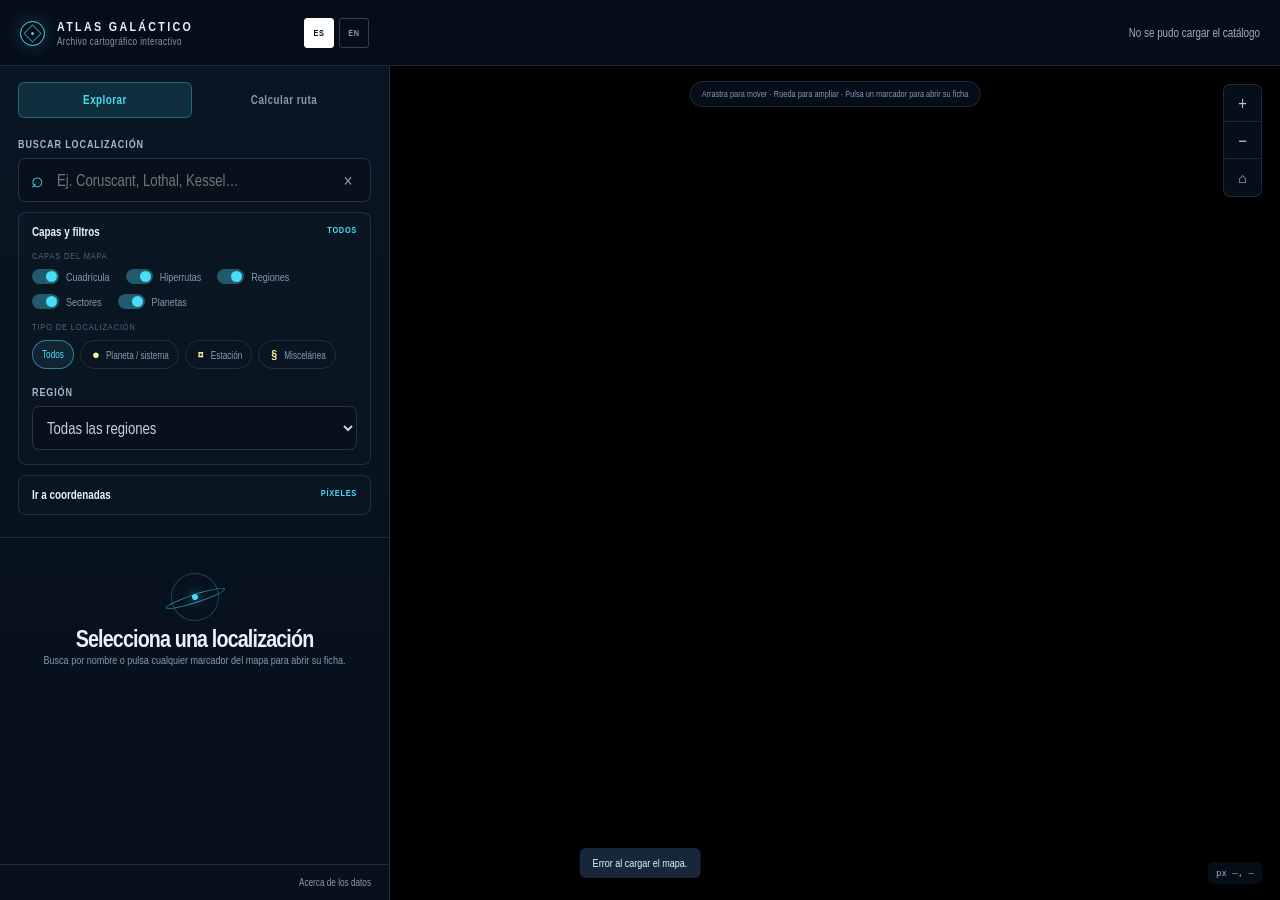
==== commit 7b756963: "Final version" ====
--- a/index.html
+++ b/index.html
@@ -46,18 +46,17 @@
               <p class="mini-label" data-i18n="filters.mapLayers">Capas del mapa</p>
               <div class="toggle-row layer-toggle-row">
                 <label class="toggle"><input id="showGridLayer" data-map-layer="grid" type="checkbox" checked><span></span><b data-i18n="filters.grid">Cuadrícula</b></label>
+                <label class="toggle"><input id="showHyperroutesLayer" data-map-layer="hyperroutes" type="checkbox" checked><span></span><b data-i18n="filters.hyperroutes">Hiperrutas</b></label>
                 <label class="toggle"><input id="showRegionsLayer" data-map-layer="regions" type="checkbox" checked><span></span><b data-i18n="filters.regions">Regiones</b></label>
-                <label class="toggle"><input id="showHyperroutesLayer" data-map-layer="hyperroutes" type="checkbox" checked><span></span><b data-i18n="filters.hyperroutes">Hiperrutas</b></label>
-              </div>
-              <div class="toggle-row filter-toggle-row">
-                <label class="toggle"><input id="crossingsOnly" type="checkbox"><span></span><b data-i18n="filters.crossingsOnly">Solo cruces</b></label>
+                <label class="toggle"><input id="showSectorsLayer" data-map-layer="sectors" type="checkbox" checked><span></span><b data-i18n="filters.sectors">Sectores</b></label>
+                <label class="toggle"><input id="showPlanetsLayer" data-map-layer="planets" type="checkbox" checked><span></span><b data-i18n="filters.planets">Planetas</b></label>
               </div>
               <p class="mini-label" data-i18n="filters.locationType">Tipo de localización</p>
               <div class="chip-row" id="typeFilters">
                 <button class="filter-chip active" data-type="all" type="button" data-i18n="filters.all">Todos</button>
-                <button class="filter-chip" data-type="planet" type="button"><i class="shape shape-circle"></i><span data-i18n="type.planet">Planeta / sistema</span></button>
-                <button class="filter-chip" data-type="station" type="button"><i class="shape shape-square"></i><span data-i18n="type.stationShort">Estación</span></button>
-                <button class="filter-chip" data-type="misc" type="button"><i class="shape shape-diamond"></i><span data-i18n="type.misc">Miscelánea</span></button>
+                <button class="filter-chip" data-type="planet" type="button"><span class="key-symbol" aria-hidden="true">●</span><span data-i18n="type.planet">Planeta / sistema</span></button>
+                <button class="filter-chip" data-type="station" type="button"><span class="key-symbol" aria-hidden="true">¤</span><span data-i18n="type.stationShort">Estación</span></button>
+                <button class="filter-chip" data-type="misc" type="button"><span class="key-symbol" aria-hidden="true">§</span><span data-i18n="type.misc">Miscelánea</span></button>
               </div>
               <label class="field-label compact" for="regionFilter" data-i18n="filters.region">Región</label>
               <select id="regionFilter"><option value="all" data-i18n="filters.allRegions">Todas las regiones</option></select>
@@ -67,8 +66,8 @@
           <details class="coordinate-box">
             <summary><span class="summary-label" data-i18n="coords.title">Ir a coordenadas</span> <span data-i18n="coords.pixels">píxeles</span></summary>
             <div class="coordinate-fields">
-              <label>X <input id="coordX" type="number" min="0" max="2048" placeholder="1030"></label>
-              <label>Y <input id="coordY" type="number" min="0" max="2048" placeholder="863"></label>
+              <label>X <input id="coordX" type="number" min="0" max="4320" placeholder="2160"></label>
+              <label>Y <input id="coordY" type="number" min="0" max="4320" placeholder="2160"></label>
               <button id="goCoords" type="button" data-i18n="coords.center">Centrar</button>
             </div>
           </details>
@@ -128,16 +127,6 @@
         <button id="zoomOut" type="button" aria-label="Alejar" data-i18n-aria-label="map.zoomOut">−</button>
         <button id="fitMap" type="button" aria-label="Ver mapa completo" data-i18n-aria-label="map.fit">⌂</button>
       </div>
-      <div class="legend" id="legend">
-        <div class="legend-head"><strong data-i18n="legend.title">LEYENDA</strong><button id="legendToggle" type="button" aria-label="Ocultar leyenda" data-i18n-aria-label="legend.toggle">−</button></div>
-        <div class="legend-body">
-          <div><i class="shape shape-circle"></i><span data-i18n="type.planet">Planeta / sistema</span></div>
-          <div><i class="shape shape-square"></i><span data-i18n="type.stationShort">Estación</span></div>
-          <div><i class="shape shape-diamond"></i><span data-i18n="type.misc">Miscelánea</span></div>
-          <div><i class="route-line"></i><span data-i18n="legend.registeredRoute">Hiperruta registrada</span></div>
-          <div><i class="crossing-symbol"></i><span data-i18n="legend.crossing">Cruce de rutas</span></div>
-        </div>
-      </div>
       <div class="coordinate-readout" id="coordinateReadout">px —, —</div>
       <div class="map-tooltip" id="mapTooltip" role="tooltip"></div>
       <div class="map-hint" id="mapHint" data-i18n="map.hint">Arrastra para mover · Rueda para ampliar · Pulsa un marcador para abrir su ficha</div>
@@ -148,14 +137,11 @@
     <button class="dialog-close" id="closeAbout" type="button" aria-label="Cerrar" data-i18n-aria-label="common.close">×</button>
     <span class="eyebrow" data-i18n="about.eyebrow">FUENTES Y ALCANCE</span>
     <h2 data-i18n="about.title">Sobre este prototipo</h2>
-    <p data-i18n="about.p1">La imagen base, creada por Shane Sw5W (@StarWars5W en Twitter), y sus coordenadas se mantienen en un lienzo de 2048 × 2048 píxeles con origen en la esquina superior izquierda.</p>
+    <p data-i18n="about.p1">El mapa base, creado por Shane Sw5W (@StarWars5W en Twitter), se compone en un lienzo de 4320 × 4320 píxeles con origen en la esquina superior izquierda.</p>
     <p data-i18n="about.p2">El catálogo cartográfico procede del conjunto de datos asociado al mapa de referencia. Las hiperrutas enlazan sus paradas en el orden registrado. Cuando dos redes no comparten parada, el planificador utiliza una transferencia local claramente identificada y penalizada.</p>
     <p data-i18n="about.p3">Las distancias se estiman sobre la Cuadrícula Galáctica Estándar: 1 cuadrícula equivale a 1.500 pársecs y 1 pársec a 3,26 años luz. El tiempo aplica la clase del hipermotor a una base de 8 horas por cuadrícula en rutas mayores, 16 en rutas ordinarias, 24 en el Borde Exterior y regiones inexploradas, y un intervalo de 24–48 horas en el Núcleo Profundo.</p>
-    <p data-i18n="about.p4">La distinción entre planetas, estaciones y elementos misceláneos se deriva del nombre del elemento, porque el conjunto de origen no incluye esa clasificación explícita. Las consultas de Wookieepedia se muestran dentro del propio visor.</p>
+    <p data-i18n="about.p4">La distinción entre planetas, estaciones y elementos misceláneos procede de los símbolos del SVG. Las localizaciones presentes en el mapa usan sus coordenadas extraídas; las restantes conservan las del catálogo. Las consultas de Wookieepedia se muestran dentro del propio visor.</p>
     <p data-i18n="about.source">Fuente de datos: Wason1797/StarWarsMap.</p>
-    <div class="dialog-actions">
-      <a href="./data/galactic-locations.csv" download data-i18n="about.download">Descargar CSV</a>
-    </div>
   </dialog>
 
   <dialog id="wikiDialog" class="wiki-dialog">
--- a/styles.css
+++ b/styles.css
@@ -10,7 +10,7 @@
   --cyan-soft: rgba(75, 220, 245, .13);
   --amber: #ffbc64;
   --danger: #ff7a8a;
-  font-family: Inter, ui-sans-serif, system-ui, -apple-system, BlinkMacSystemFont, "Segoe UI", sans-serif;
+  font-family: "Arial Narrow", "Nimbus Sans Narrow", "Liberation Sans Narrow", Arial, sans-serif;
 }
 
 * { box-sizing: border-box; }
@@ -124,10 +124,7 @@
 .filter-chip { padding: 7px 9px; border: 1px solid var(--line); border-radius: 99px; background: transparent; color: var(--muted); font-size: 10px; cursor: pointer; }
 .filter-chip:hover { color: var(--ink); }
 .filter-chip.active { border-color: rgba(75,220,245,.5); color: var(--cyan); background: rgba(75,220,245,.08); }
-.shape { display: inline-block; width: 7px; height: 7px; margin-right: 5px; border: 1px solid currentColor; vertical-align: 0; }
-.shape-circle { border-radius: 50%; background: currentColor; }
-.shape-square { background: currentColor; }
-.shape-diamond { transform: rotate(45deg); background: currentColor; }
+.key-symbol { display: inline-block; min-width: 12px; margin-right: 4px; color: #fdf49b; font-size: 13px; font-weight: 700; line-height: 1; text-align: center; text-shadow: 0 0 2px #091635; }
 select { padding: 0 10px; color: #c5d3e2; }
 .coordinate-fields { display: grid; grid-template-columns: 1fr 1fr auto; align-items: end; gap: 7px; padding: 0 12px 12px; }
 .coordinate-fields label { color: var(--muted); font-size: 10px; }
@@ -213,13 +210,6 @@
 .map-tools button { width: 37px; height: 37px; border: 0; border-bottom: 1px solid var(--line); background: transparent; color: #b9c8d8; cursor: pointer; font-size: 18px; }
 .map-tools button:last-child { border-bottom: 0; font-size: 14px; }
 .map-tools button:hover { color: var(--cyan); background: var(--cyan-soft); }
-.legend { position: absolute; left: 18px; bottom: 46px; width: 192px; border: 1px solid var(--line); border-radius: 7px; background: rgba(7,17,30,.89); backdrop-filter: blur(8px); font-size: 10px; }
-.legend-head { display: flex; justify-content: space-between; align-items: center; padding: 9px 10px; border-bottom: 1px solid var(--line); letter-spacing: .1em; font-size: 9px; }
-.legend-head button { background: transparent; border: 0; color: var(--muted); cursor: pointer; }
-.legend-body { padding: 8px 10px 10px; color: #a1b1c2; display: grid; gap: 7px; }
-.legend.collapsed .legend-body { display: none; }
-.route-line { display: inline-block; width: 17px; height: 2px; margin-right: 6px; background: var(--cyan); vertical-align: 3px; }
-.crossing-symbol { display: inline-block; width: 9px; height: 9px; border: 2px solid var(--amber); border-radius: 50%; margin-right: 10px; vertical-align: -1px; }
 .coordinate-readout { position: absolute; right: 18px; bottom: 16px; padding: 6px 8px; border-radius: 5px; color: #9aabc0; background: rgba(7,17,30,.78); font-family: ui-monospace, SFMono-Regular, Menlo, monospace; font-size: 9px; pointer-events: none; }
 .map-hint { position: absolute; left: 50%; top: 15px; transform: translateX(-50%); background: rgba(7,17,30,.82); border: 1px solid var(--line); border-radius: 99px; padding: 7px 11px; color: var(--muted); font-size: 9px; pointer-events: none; transition: opacity .4s; }
 
@@ -268,7 +258,6 @@
   .mobile-panel-button { display: block; }
   .catalog-status { display: none; }
   .map-hint { display: none; }
-  .legend { left: 12px; bottom: 12px; }
   .map-tools { right: 12px; top: 12px; }
   .coordinate-readout { right: 12px; bottom: 12px; }
 }
@@ -282,7 +271,6 @@
   .brand-cluster { gap: 10px; }
   .language-switch { gap: 3px; }
   .language-switch button { width: 28px; height: 28px; }
-  .legend { width: 175px; }
   .wiki-modal-top { align-items: start; flex-direction: column; padding-right: 20px; }
   .wiki-layout { grid-template-columns: 1fr; gap: 14px; }
   .wiki-hero { max-height: 180px; object-position: center 25%; }
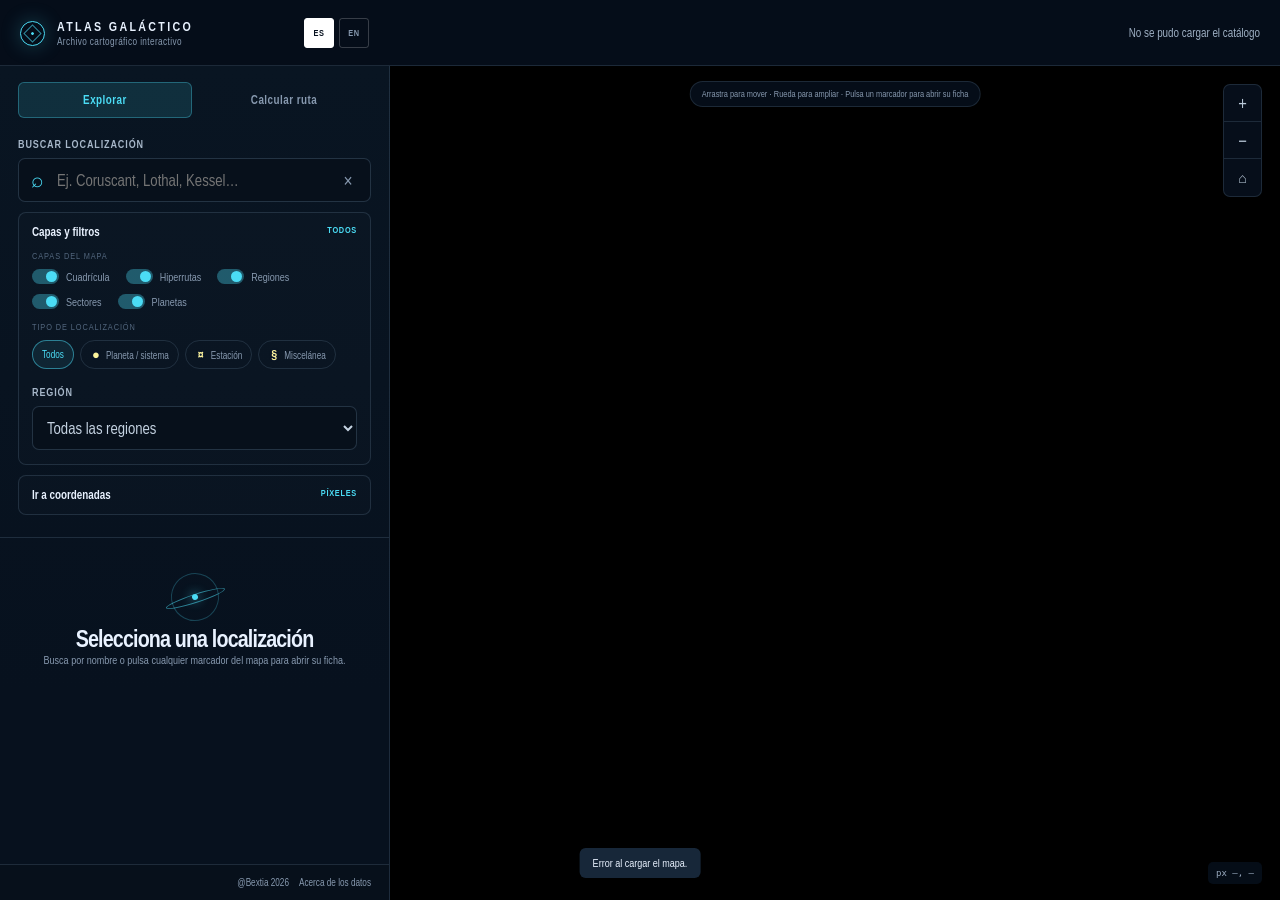
==== commit 5200ad29: "FINAL  VERSION Added a mailto link to the author" ====
--- a/index.html
+++ b/index.html
@@ -116,6 +116,7 @@
         </section>
       </div>
       <footer class="sidebar-footer">
+        <a href="mailto:galaxymap.4u515@aleeas.com">@Bextia 2026</a>
         <button id="aboutButton" type="button" data-i18n="footer.about">Acerca de los datos</button>
       </footer>
     </aside>
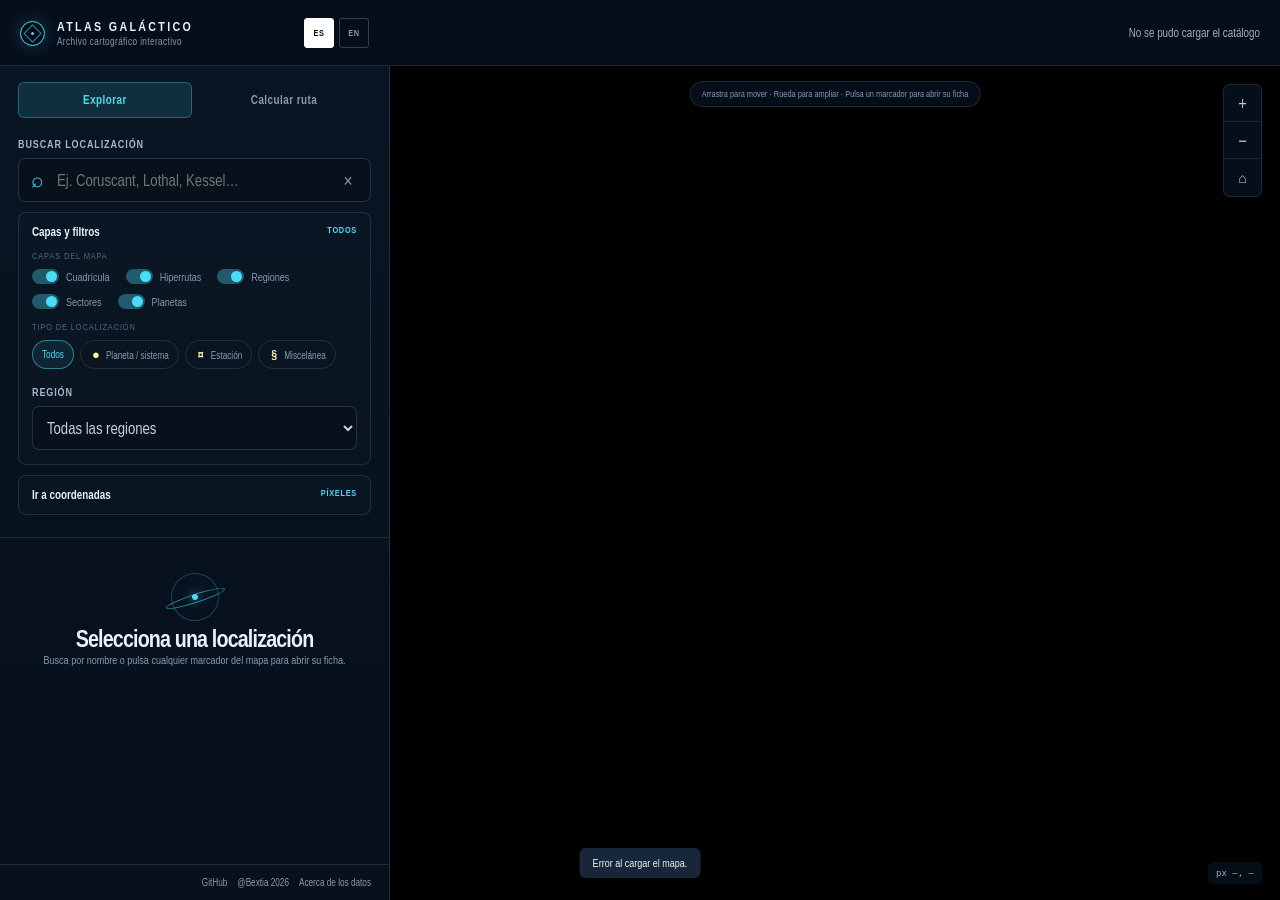
==== commit cb3a9256: "Multiple routes Update to add stops and offer multiple routes" ====
--- a/index.html
+++ b/index.html
@@ -1,6 +1,7 @@
 <!doctype html>
 <html lang="es">
 <head>
+
   <meta charset="utf-8">
   <meta name="viewport" content="width=device-width, initial-scale=1">
   <meta name="theme-color" content="#07111f">
@@ -76,16 +77,20 @@
         <section class="panel-section hidden" id="routePanel">
           <div class="route-heading"><span data-i18n="route.eyebrow">TRAZADOR DE HIPERRUTAS</span><h2 data-i18n="route.title">Planifica un trayecto</h2><p data-i18n="route.description">Escribe un nombre o activa un campo y pulsa directamente un marcador del mapa.</p></div>
           <label class="field-label" for="routeFrom" data-i18n="route.origin">Origen</label>
-          <div class="search-wrap route-search" id="routeFromWrap">
+          <div class="search-wrap route-search" id="routeFromWrap" data-route-target="from">
             <span class="route-marker from">A</span>
             <input id="routeFrom" autocomplete="off" placeholder="Planeta de salida" data-i18n-placeholder="route.originPlaceholder">
             <button class="map-pick-button" data-route-pick="from" type="button" aria-label="Elegir origen en el mapa" title="Elegir en el mapa" data-i18n-aria-label="route.pickOrigin" data-i18n-title="route.pickOnMap">⌖</button>
             <div class="suggestions" id="fromSuggestions" role="listbox"></div>
           </div>
-          <button class="swap-button" id="swapRoute" type="button" aria-label="Intercambiar origen y destino" data-i18n-aria-label="route.swap">⇅</button>
+          <div class="route-stops" id="routeStops" aria-live="polite"></div>
+          <div class="route-stop-actions">
+            <button class="add-stop-button" id="addRouteStop" type="button"><span aria-hidden="true">＋</span><span data-i18n="route.addStop">Añadir parada</span></button>
+            <button class="swap-button" id="swapRoute" type="button" aria-label="Invertir el orden del trayecto" title="Invertir el orden del trayecto" data-i18n-aria-label="route.reverse" data-i18n-title="route.reverse">⇅</button>
+          </div>
           <label class="field-label" for="routeTo" data-i18n="route.destination">Destino</label>
-          <div class="search-wrap route-search" id="routeToWrap">
-            <span class="route-marker to">B</span>
+          <div class="search-wrap route-search" id="routeToWrap" data-route-target="to">
+            <span class="route-marker to" id="routeToMarker">B</span>
             <input id="routeTo" autocomplete="off" placeholder="Planeta de destino" data-i18n-placeholder="route.destinationPlaceholder">
             <button class="map-pick-button" data-route-pick="to" type="button" aria-label="Elegir destino en el mapa" title="Elegir en el mapa" data-i18n-aria-label="route.pickDestination" data-i18n-title="route.pickOnMap">⌖</button>
             <div class="suggestions" id="toSuggestions" role="listbox"></div>
@@ -116,7 +121,8 @@
         </section>
       </div>
       <footer class="sidebar-footer">
-        <a href="mailto:galaxymap.4u515@aleeas.com">@Bextia 2026</a>
+        <a class="footer-button" href="https://github.com/Bextia/MapaEspacial" target="_blank" rel="noopener noreferrer">GitHub</a>
+        <a class="footer-button" href="mailto:galaxymap.4u515@aleeas.com">@Bextia 2026</a>
         <button id="aboutButton" type="button" data-i18n="footer.about">Acerca de los datos</button>
       </footer>
     </aside>
--- a/styles.css
+++ b/styles.css
@@ -141,9 +141,26 @@
 .route-marker { position: absolute; left: 12px; top: 10px; display: grid; place-items: center; width: 23px; height: 23px; border: 1px solid; border-radius: 50%; font-size: 10px; font-weight: 800; }
 .route-marker.from { border-color: var(--cyan); color: var(--cyan); }
 .route-marker.to { border-color: var(--amber); color: var(--amber); }
+.route-marker.stop { border-color: rgb(242,245,66); color: rgb(242,245,66); }
 .map-pick-button { position: absolute; right: 6px; top: 6px; width: 32px; height: 32px; border: 0; border-radius: 5px; background: transparent; color: var(--muted); font-size: 18px; cursor: pointer; }
 .map-pick-button:hover, .route-search.pick-active .map-pick-button { color: var(--amber); background: rgba(255,188,100,.08); }
-.swap-button { display: block; margin: 5px 12px 5px auto; border: 0; background: transparent; color: var(--muted); font-size: 18px; cursor: pointer; }
+.route-stops { display: grid; gap: 9px; margin-top: 9px; }
+.route-stop { padding: 9px; border: 1px solid rgba(150,185,218,.13); border-radius: 7px; background: rgba(255,255,255,.012); transition: border-color .15s, background .15s; }
+.route-stop.drag-over { border-color: rgba(242,245,66,.72); background: rgba(242,245,66,.055); }
+.route-stop-heading { display: flex; align-items: center; gap: 7px; margin-bottom: 6px; }
+.route-stop-heading .field-label { flex: 1; margin: 0; }
+.route-stop-drag, .route-stop-controls button { display: grid; place-items: center; width: 25px; height: 25px; padding: 0; border: 0; border-radius: 4px; background: transparent; color: var(--muted); cursor: pointer; }
+.route-stop-drag { cursor: grab; font-size: 16px; }
+.route-stop-drag:active { cursor: grabbing; }
+.route-stop-controls { display: flex; gap: 1px; }
+.route-stop-controls button:hover:not(:disabled), .route-stop-drag:hover { color: var(--cyan); background: rgba(75,220,245,.08); }
+.route-stop-controls button:disabled { opacity: .25; cursor: default; }
+.route-stop-actions { display: flex; align-items: center; justify-content: space-between; gap: 8px; margin: 9px 0 10px; }
+.add-stop-button { display: inline-flex; align-items: center; gap: 6px; min-height: 32px; padding: 0 9px; border: 1px solid rgba(75,220,245,.25); border-radius: 6px; background: rgba(75,220,245,.055); color: #b9deea; font-size: 11px; font-weight: 700; cursor: pointer; }
+.add-stop-button span:first-child { color: var(--cyan); font-size: 15px; }
+.add-stop-button:hover { border-color: rgba(75,220,245,.5); color: var(--cyan); }
+.add-stop-button:disabled { opacity: .35; cursor: default; }
+.swap-button { width: 32px; height: 32px; padding: 0; border: 0; border-radius: 5px; background: transparent; color: var(--muted); font-size: 18px; cursor: pointer; }
 .swap-button:hover { color: var(--cyan); }
 .route-pick-note { min-height: 18px; margin: 8px 0 0; color: var(--subtle); font-size: 11px; line-height: 1.45; }
 .route-pick-note.active { color: var(--amber); }
@@ -160,6 +177,21 @@
 .secondary-button { height: 44px; padding: 0 13px; border: 1px solid rgba(139,174,207,.28); border-radius: 7px; background: transparent; color: var(--muted); font-size: 11px; font-weight: 700; cursor: pointer; }
 .secondary-button:hover { color: var(--ink); border-color: rgba(139,174,207,.5); }
 .route-result { margin-top: 14px; border: 1px solid rgba(75,220,245,.24); background: rgba(75,220,245,.055); border-radius: 8px; padding: 13px; }
+.route-options-heading, .route-itinerary-label { color: var(--subtle); font-size: 9px; font-weight: 800; text-transform: uppercase; letter-spacing: .1em; }
+.route-options { display: grid; gap: 6px; margin: 7px 0 14px; }
+.route-option { width: 100%; padding: 9px 10px; border: 1px solid rgba(139,174,207,.2); border-radius: 7px; background: rgba(2,8,14,.28); color: var(--ink); text-align: left; cursor: pointer; }
+.route-option:hover { border-color: rgba(75,220,245,.42); background: rgba(75,220,245,.06); }
+.route-option.active { border-color: rgba(75,220,245,.68); background: rgba(75,220,245,.11); box-shadow: inset 3px 0 0 var(--cyan); }
+.route-option-title { display: flex; align-items: center; justify-content: space-between; gap: 8px; }
+.route-option-title strong { color: var(--cyan); font-size: 12px; }
+.route-option-title em { color: var(--amber); font-size: 8px; font-style: normal; text-transform: uppercase; letter-spacing: .08em; }
+.route-option > b { display: block; margin-top: 4px; font-size: 13px; }
+.route-option > small { display: block; margin-top: 3px; color: var(--muted); font-size: 9px; line-height: 1.35; }
+.route-itinerary-label { margin-top: 2px; }
+.route-itinerary-points { display: flex; flex-wrap: wrap; align-items: center; gap: 5px; margin: 7px 0 13px; }
+.route-itinerary-points span { display: inline-flex; align-items: center; gap: 5px; min-width: 0; padding: 4px 7px 4px 4px; border: 1px solid rgba(150,185,218,.17); border-radius: 99px; color: #cbd9e7; font-size: 9px; }
+.route-itinerary-points span b { display: grid; place-items: center; width: 17px; height: 17px; border-radius: 50%; background: rgba(75,220,245,.13); color: var(--cyan); font-size: 8px; }
+.route-itinerary-points i { color: var(--subtle); font-size: 12px; font-style: normal; }
 .route-summary { display: flex; justify-content: space-between; gap: 10px; align-items: start; }
 .route-summary strong { font-size: 14px; }
 .route-summary span { color: var(--cyan); font-size: 10px; white-space: nowrap; }
